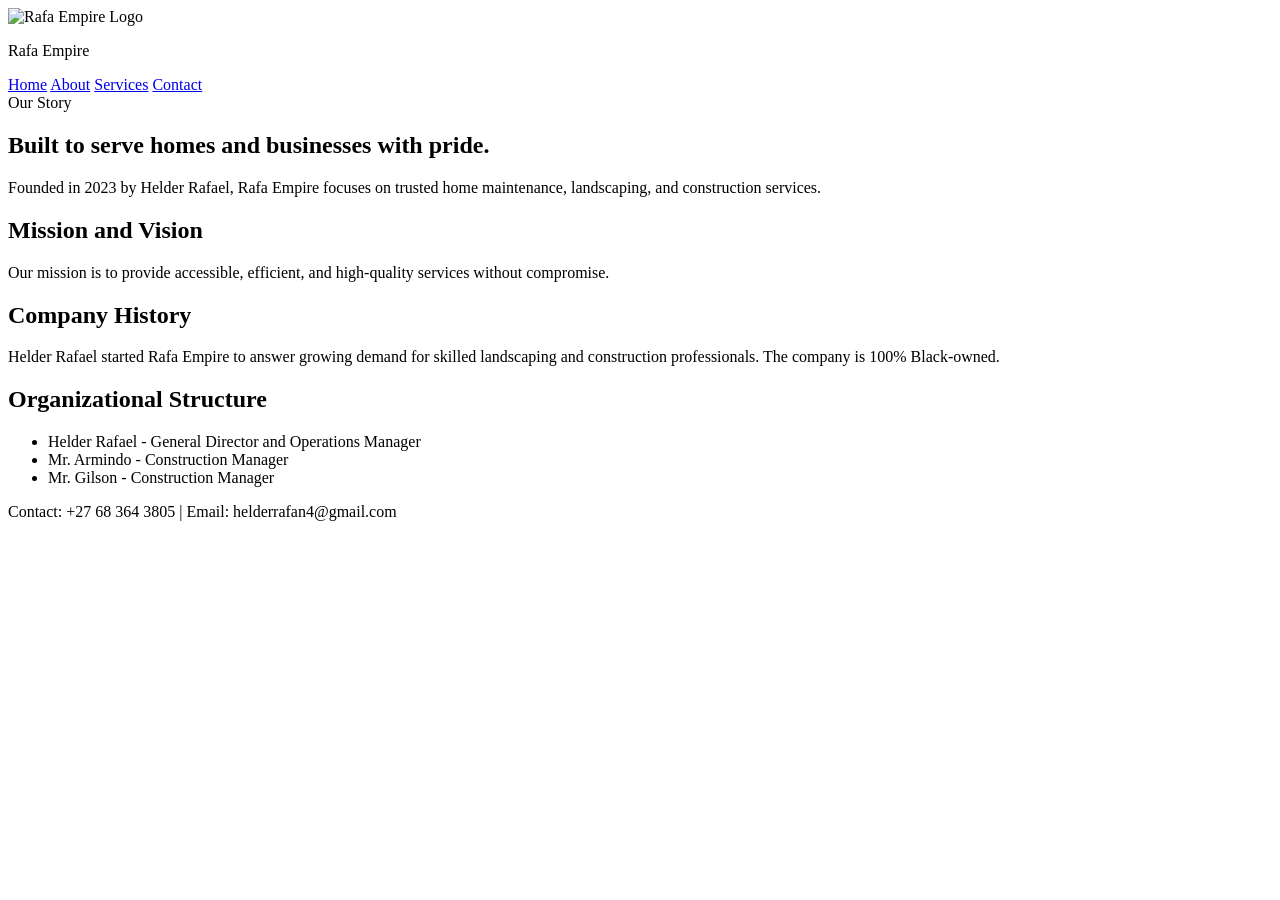
==== about.html @ c591a996 "Add files via upload" ====
﻿<!DOCTYPE html>
<html lang="en">
<head>
  <meta charset="UTF-8">
  <meta name="viewport" content="width=device-width, initial-scale=1.0">
  <title>Rafa Empire | About</title>
  <link rel="preconnect" href="https://fonts.googleapis.com">
  <link rel="preconnect" href="https://fonts.gstatic.com" crossorigin>
  <link href="https://fonts.googleapis.com/css2?family=IBM+Plex+Sans:wght@400;500;600;700&family=Sora:wght@500;600;700&display=swap" rel="stylesheet">
  <link rel="stylesheet" href="css/styles.css">
</head>
<body>
  <header class="site-header">
    <div class="container header-row">
      <div class="brand">
        <img src="images/logo.jpeg" alt="Rafa Empire Logo" class="logo">
        <p class="brand-text">Rafa Empire</p>
      </div>
      <nav class="site-nav">
        <a href="index.html">Home</a>
        <a href="about.html" class="active">About</a>
        <a href="services.html">Services</a>
        <a href="contact.html">Contact</a>
      </nav>
    </div>
  </header>

  <main>
    <div class="container page-wrap">
      <section class="panel">
        <span class="eyebrow">Our Story</span>
        <h1>Built to serve homes and businesses with pride.</h1>
        <p class="lead">Founded in 2023 by Helder Rafael, Rafa Empire focuses on trusted home maintenance, landscaping, and construction services.</p>
      </section>

      <section class="panel">
        <h2 class="section-title">Mission and Vision</h2>
        <p>Our mission is to provide accessible, efficient, and high-quality services without compromise.</p>
      </section>

      <section class="panel">
        <h2 class="section-title">Company History</h2>
        <p>Helder Rafael started Rafa Empire to answer growing demand for skilled landscaping and construction professionals. The company is 100% Black-owned.</p>
      </section>

      <section class="panel">
        <h2 class="section-title">Organizational Structure</h2>
        <ul class="clean-list">
          <li>Helder Rafael - General Director and Operations Manager</li>
          <li>Mr. Armindo - Construction Manager</li>
          <li>Mr. Gilson - Construction Manager</li>
        </ul>
      </section>
    </div>
  </main>

  <footer class="site-footer">
    <div class="container">
      <p>Contact: +27 68 364 3805 | Email: helderrafan4@gmail.com</p>
    </div>
  </footer>
</body>
</html>
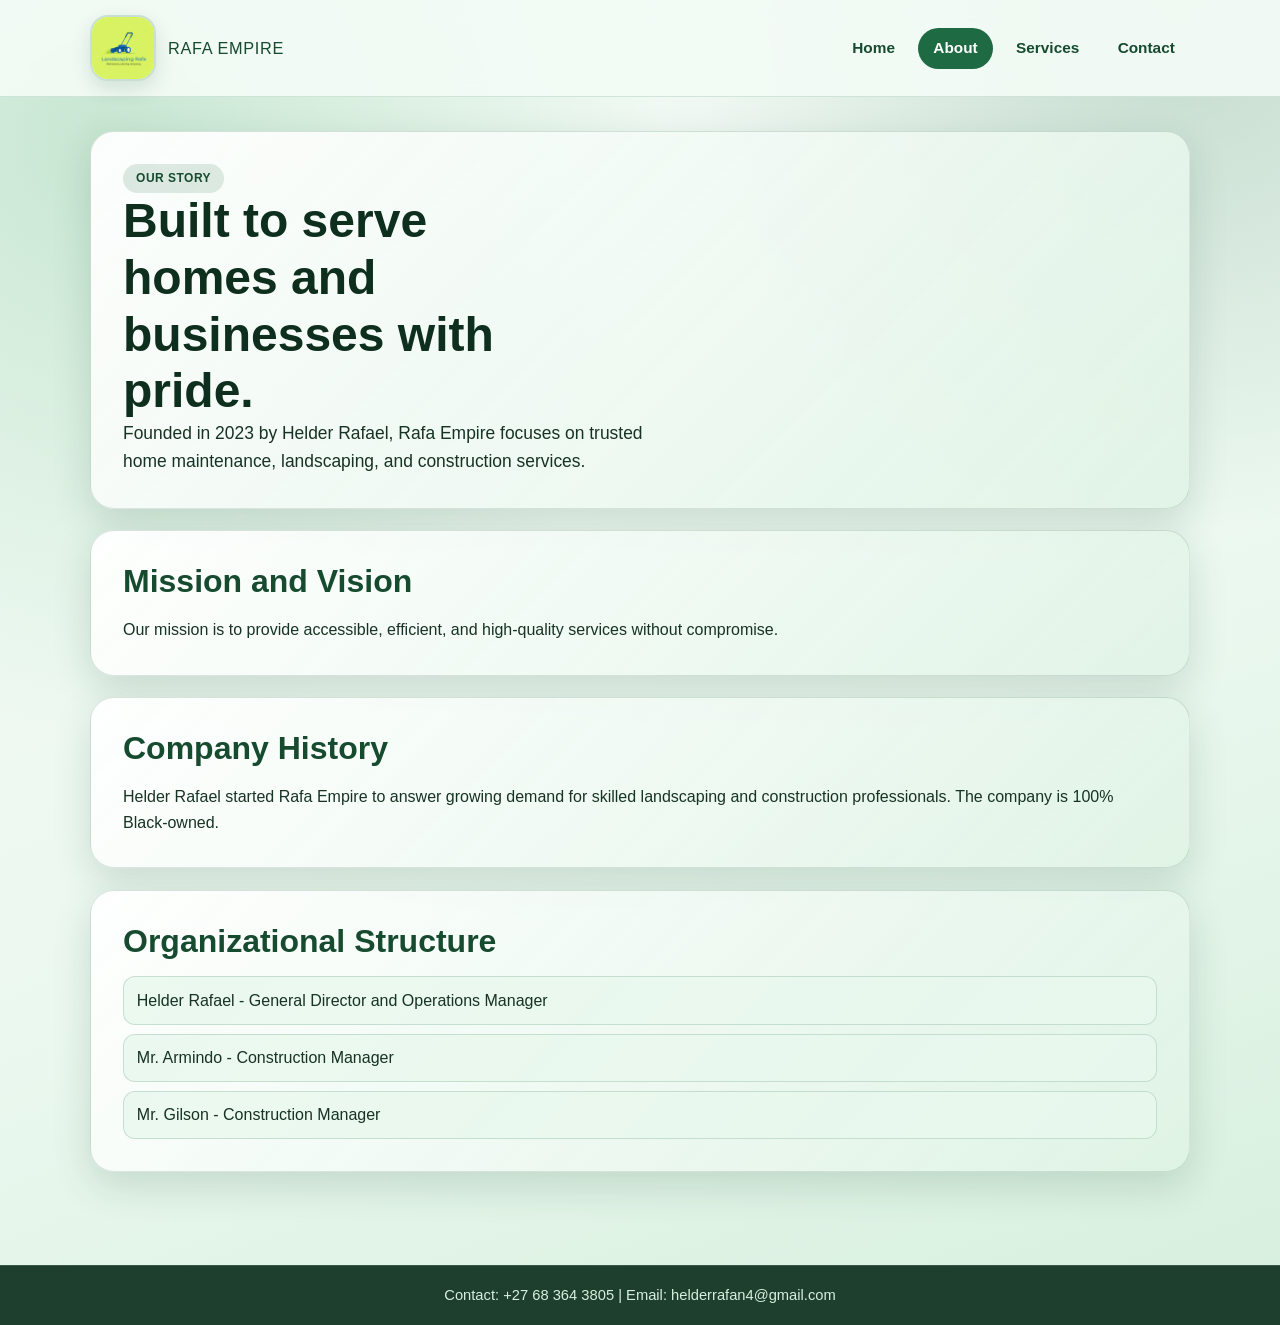
==== commit 0776d3bd: "Initial commit" ====
--- a/about.html
+++ b/about.html
@@ -60,4 +60,4 @@
     </div>
   </footer>
 </body>
-</html>
+</html>
--- a/css/styles.css
+++ b/css/styles.css
@@ -0,0 +1,358 @@
+﻿:root {
+  --green-950: #0f2f1e;
+  --green-900: #174b30;
+  --green-800: #1e6a42;
+  --green-700: #2a8452;
+  --green-500: #44aa68;
+  --green-200: #c9ebd3;
+  --green-100: #e8f7ec;
+  --ink: #173323;
+  --surface: #f4fbf6;
+  --white: #ffffff;
+  --shadow: 0 14px 38px rgba(23, 75, 48, 0.16);
+}
+
+* {
+  box-sizing: border-box;
+  margin: 0;
+  padding: 0;
+}
+
+body {
+  font-family: "IBM Plex Sans", "Segoe UI", sans-serif;
+  color: var(--ink);
+  background:
+    radial-gradient(circle at 8% 10%, rgba(68, 170, 104, 0.26), transparent 36%),
+    radial-gradient(circle at 92% 0, rgba(30, 106, 66, 0.22), transparent 30%),
+    linear-gradient(160deg, #f7fcf8 0%, #ebf8ef 58%, #d6efde 100%);
+  min-height: 100vh;
+  line-height: 1.6;
+}
+
+img {
+  max-width: 100%;
+  display: block;
+}
+
+a {
+  color: inherit;
+  text-decoration: none;
+}
+
+.container {
+  width: min(1100px, 92vw);
+  margin: 0 auto;
+}
+
+.site-header {
+  position: sticky;
+  top: 0;
+  z-index: 20;
+  background: rgba(244, 251, 246, 0.92);
+  border-bottom: 1px solid rgba(30, 106, 66, 0.16);
+  backdrop-filter: blur(12px);
+}
+
+.header-row {
+  display: flex;
+  align-items: center;
+  justify-content: space-between;
+  gap: 1rem;
+  padding: 0.95rem 0;
+}
+
+.brand {
+  display: flex;
+  align-items: center;
+  gap: 0.75rem;
+}
+
+.logo {
+  width: 66px;
+  height: 66px;
+  border-radius: 18px;
+  object-fit: cover;
+  border: 2px solid rgba(30, 106, 66, 0.18);
+  box-shadow: 0 8px 20px rgba(23, 75, 48, 0.14);
+}
+
+.brand-text {
+  font-family: "Sora", "Segoe UI", sans-serif;
+  font-size: 1.02rem;
+  letter-spacing: 0.04em;
+  text-transform: uppercase;
+  color: var(--green-900);
+}
+
+.site-nav {
+  display: flex;
+  align-items: center;
+  gap: 0.5rem;
+  flex-wrap: wrap;
+  justify-content: flex-end;
+}
+
+.site-nav a {
+  padding: 0.52rem 0.95rem;
+  border-radius: 999px;
+  font-weight: 600;
+  font-size: 0.96rem;
+  color: var(--green-900);
+  transition: transform 0.22s ease, background-color 0.22s ease, color 0.22s ease;
+}
+
+.site-nav a:hover,
+.site-nav a:focus-visible {
+  background: rgba(30, 106, 66, 0.12);
+  transform: translateY(-1px);
+}
+
+.site-nav a.active {
+  background: var(--green-800);
+  color: var(--white);
+}
+
+main {
+  padding: 2.1rem 0 3rem;
+}
+
+.hero-panel,
+.panel {
+  background: linear-gradient(135deg, rgba(255, 255, 255, 0.95), rgba(223, 243, 229, 0.86));
+  border: 1px solid rgba(23, 75, 48, 0.14);
+  border-radius: 24px;
+  box-shadow: var(--shadow);
+}
+
+.hero-panel {
+  padding: clamp(1.7rem, 3vw, 3rem);
+  display: grid;
+  gap: 1.2rem;
+  animation: rise-in 0.55s ease forwards;
+}
+
+.eyebrow {
+  display: inline-flex;
+  align-items: center;
+  width: fit-content;
+  padding: 0.32rem 0.82rem;
+  border-radius: 999px;
+  background: rgba(30, 106, 66, 0.14);
+  color: var(--green-900);
+  font-weight: 600;
+  letter-spacing: 0.04em;
+  text-transform: uppercase;
+  font-size: 0.75rem;
+}
+
+h1,
+h2,
+h3 {
+  font-family: "Sora", "Segoe UI", sans-serif;
+  line-height: 1.18;
+}
+
+h1 {
+  color: var(--green-950);
+  font-size: clamp(2rem, 5vw, 3rem);
+  max-width: 14ch;
+}
+
+.lead {
+  max-width: 58ch;
+  font-size: 1.09rem;
+}
+
+.btn {
+  width: fit-content;
+  display: inline-flex;
+  align-items: center;
+  justify-content: center;
+  padding: 0.82rem 1.35rem;
+  border-radius: 999px;
+  border: 0;
+  font-size: 0.96rem;
+  font-weight: 700;
+  cursor: pointer;
+  background: linear-gradient(135deg, var(--green-700), var(--green-900));
+  color: var(--white);
+  transition: transform 0.22s ease, box-shadow 0.22s ease;
+  box-shadow: 0 8px 20px rgba(23, 75, 48, 0.25);
+}
+
+.btn:hover,
+.btn:focus-visible {
+  transform: translateY(-2px);
+  box-shadow: 0 11px 24px rgba(23, 75, 48, 0.34);
+}
+
+.section {
+  margin-top: 2.2rem;
+}
+
+.section-title {
+  font-size: clamp(1.45rem, 3vw, 2rem);
+  color: var(--green-900);
+  margin-bottom: 1rem;
+}
+
+.feature-grid {
+  display: grid;
+  grid-template-columns: repeat(3, minmax(0, 1fr));
+  gap: 1rem;
+}
+
+.feature-card {
+  background: rgba(255, 255, 255, 0.88);
+  border: 1px solid rgba(23, 75, 48, 0.12);
+  border-radius: 16px;
+  padding: 1rem;
+  min-height: 150px;
+  animation: rise-in 0.55s ease forwards;
+}
+
+.feature-card h3 {
+  font-size: 1.08rem;
+  color: var(--green-900);
+  margin-bottom: 0.45rem;
+}
+
+.page-wrap {
+  display: grid;
+  gap: 1.35rem;
+}
+
+.panel {
+  padding: clamp(1.2rem, 2.5vw, 2rem);
+  animation: rise-in 0.55s ease forwards;
+}
+
+.panel p + p,
+.panel h3 + p,
+.panel ul + h3,
+.panel h3 + ul,
+.panel p + ul,
+.panel ul + p {
+  margin-top: 0.75rem;
+}
+
+.panel h3 {
+  margin-top: 0.95rem;
+  font-size: 1.15rem;
+  color: var(--green-900);
+}
+
+.clean-list {
+  list-style: none;
+  margin-top: 0.75rem;
+  display: grid;
+  gap: 0.55rem;
+}
+
+.clean-list li {
+  background: rgba(233, 248, 237, 0.84);
+  border: 1px solid rgba(30, 106, 66, 0.18);
+  border-radius: 12px;
+  padding: 0.65rem 0.8rem;
+}
+
+.contact-layout {
+  display: grid;
+  grid-template-columns: 1.2fr 1fr;
+  gap: 1rem;
+}
+
+.form {
+  display: grid;
+  gap: 0.75rem;
+}
+
+.form label {
+  font-weight: 600;
+  color: var(--green-900);
+}
+
+.form input,
+.form textarea {
+  width: 100%;
+  border: 1px solid rgba(30, 106, 66, 0.28);
+  background: rgba(255, 255, 255, 0.93);
+  border-radius: 12px;
+  padding: 0.78rem 0.86rem;
+  font: inherit;
+}
+
+.form textarea {
+  min-height: 130px;
+  resize: vertical;
+}
+
+.form input:focus,
+.form textarea:focus {
+  outline: 2px solid rgba(30, 106, 66, 0.34);
+  border-color: var(--green-700);
+}
+
+.contact-info {
+  background: linear-gradient(170deg, rgba(30, 106, 66, 0.9), rgba(23, 75, 48, 0.96));
+  color: var(--white);
+  border-radius: 16px;
+  padding: 1rem;
+}
+
+.contact-info h3 {
+  font-size: 1.1rem;
+  margin-bottom: 0.65rem;
+}
+
+.contact-info p + p {
+  margin-top: 0.4rem;
+}
+
+.site-footer {
+  margin-top: 2.8rem;
+  background: rgba(19, 53, 35, 0.94);
+  color: #d7efdf;
+  border-top: 1px solid rgba(255, 255, 255, 0.12);
+}
+
+.site-footer .container {
+  padding: 1.1rem 0;
+  text-align: center;
+  font-size: 0.92rem;
+}
+
+@keyframes rise-in {
+  from {
+    opacity: 0;
+    transform: translateY(14px);
+  }
+
+  to {
+    opacity: 1;
+    transform: translateY(0);
+  }
+}
+
+@media (max-width: 900px) {
+  .feature-grid,
+  .contact-layout {
+    grid-template-columns: 1fr;
+  }
+}
+
+@media (max-width: 640px) {
+  .header-row {
+    align-items: flex-start;
+    flex-direction: column;
+  }
+
+  .brand-text {
+    font-size: 0.94rem;
+  }
+
+  .site-nav {
+    width: 100%;
+    justify-content: flex-start;
+  }
+}
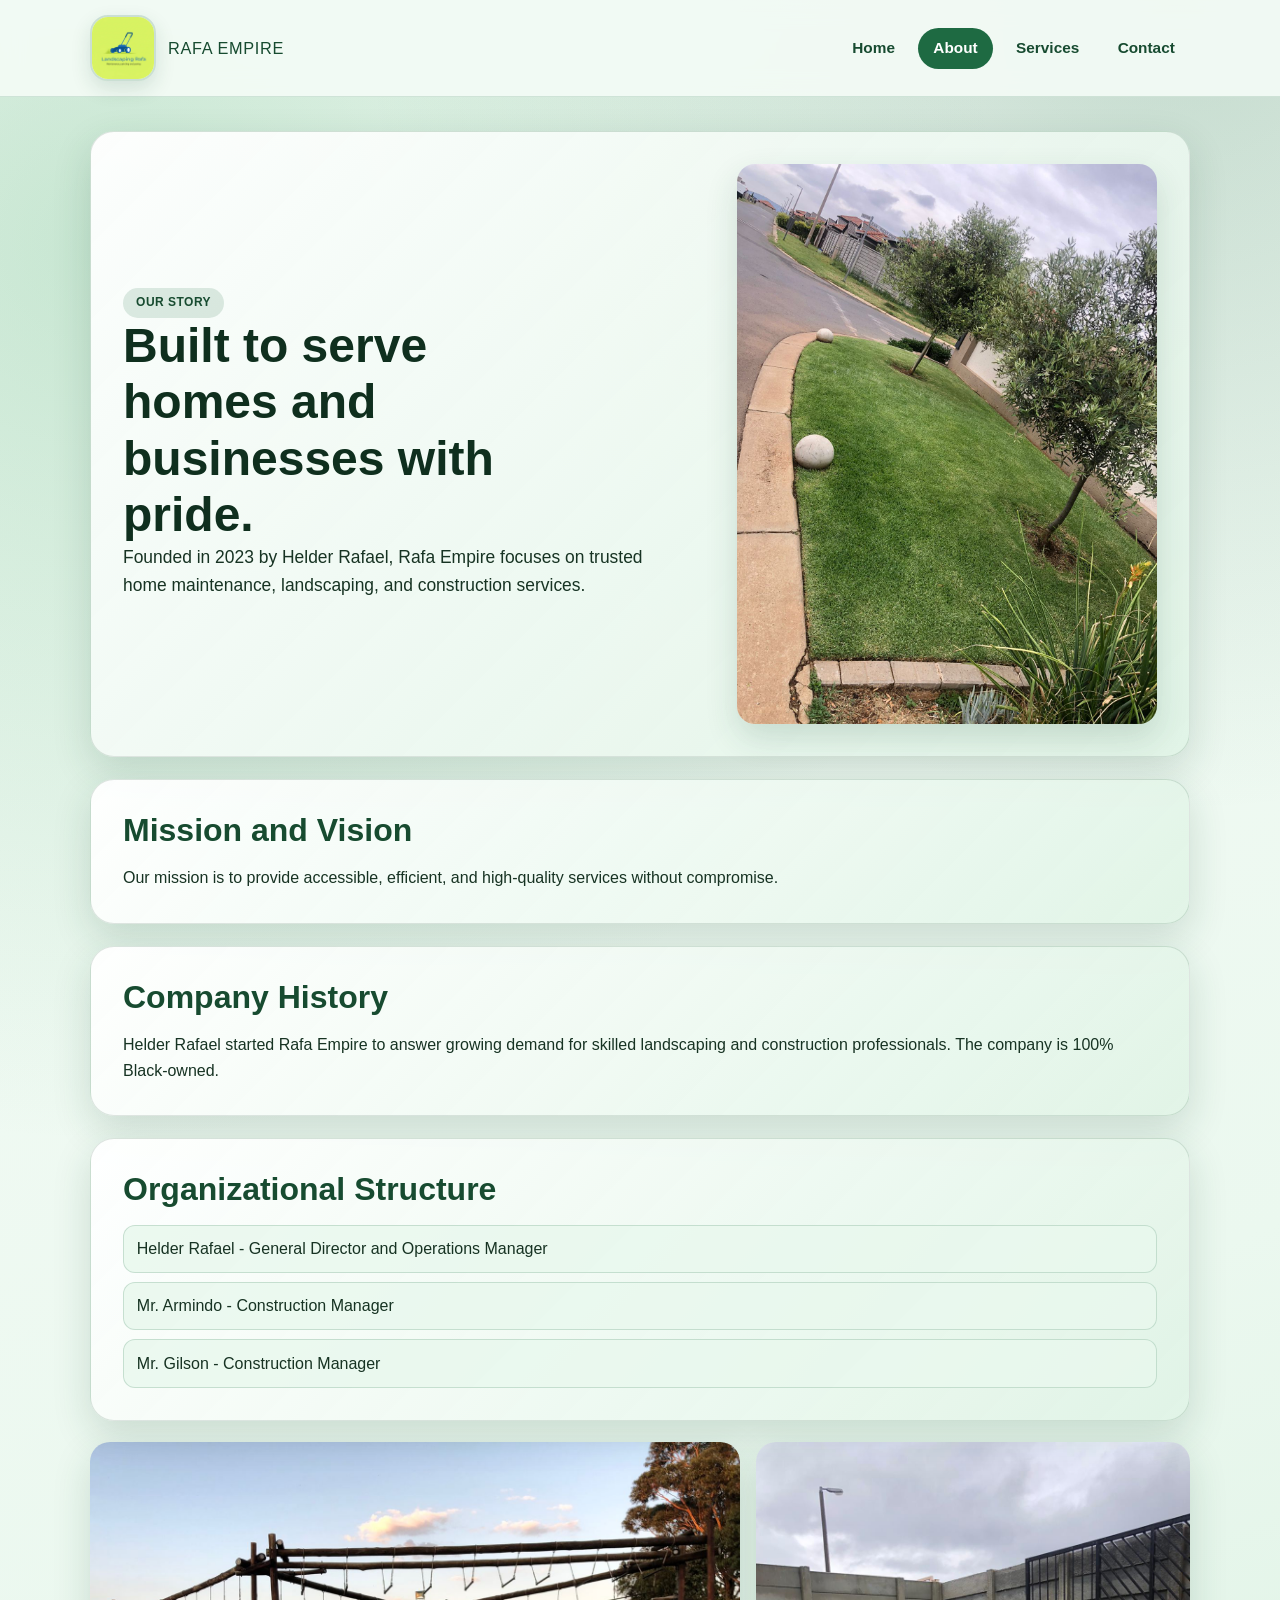
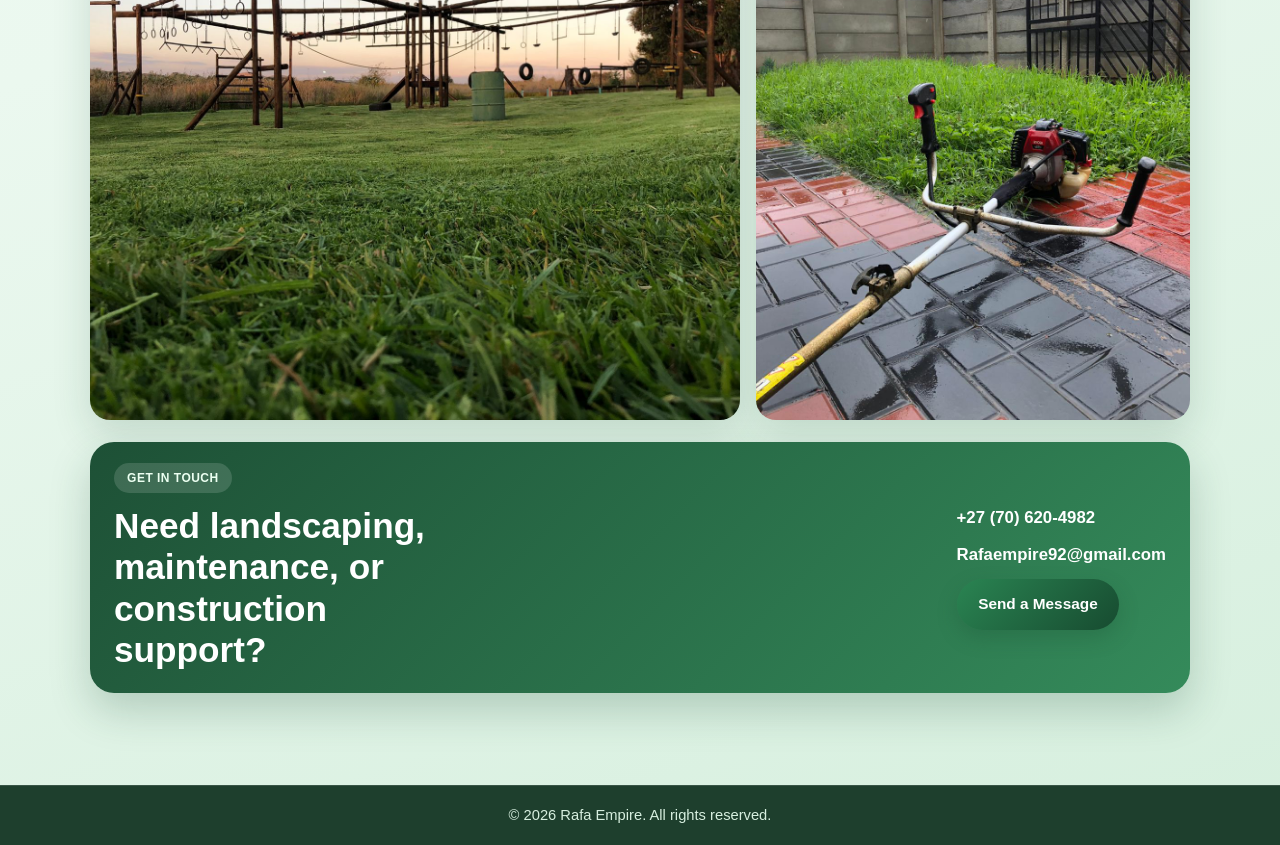
==== commit 77698ed8: "Update site content and add project imagery" ====
--- a/about.html
+++ b/about.html
@@ -27,10 +27,13 @@
 
   <main>
     <div class="container page-wrap">
-      <section class="panel">
-        <span class="eyebrow">Our Story</span>
-        <h1>Built to serve homes and businesses with pride.</h1>
-        <p class="lead">Founded in 2023 by Helder Rafael, Rafa Empire focuses on trusted home maintenance, landscaping, and construction services.</p>
+      <section class="panel story-panel">
+        <div>
+          <span class="eyebrow">Our Story</span>
+          <h1>Built to serve homes and businesses with pride.</h1>
+          <p class="lead">Founded in 2023 by Helder Rafael, Rafa Empire focuses on trusted home maintenance, landscaping, and construction services.</p>
+        </div>
+        <img src="images/landscape-street-edge.jpeg" alt="Street-facing lawn maintained by Rafa Empire">
       </section>
 
       <section class="panel">
@@ -51,12 +54,29 @@
           <li>Mr. Gilson - Construction Manager</li>
         </ul>
       </section>
+
+      <section class="photo-band">
+        <img src="images/landscape-estate-lawn.jpeg" alt="Large grassed landscape project at sunset">
+        <img src="images/garden-maintenance-tools.jpeg" alt="Garden maintenance equipment on a paved patio">
+      </section>
+
+      <section class="contact-banner">
+        <div>
+          <span class="eyebrow">Get in Touch</span>
+          <h2>Need landscaping, maintenance, or construction support?</h2>
+        </div>
+        <div class="contact-banner-details">
+          <a href="tel:+27706204982">+27 (70) 620-4982</a>
+          <a href="mailto:Rafaempire92@gmail.com">Rafaempire92@gmail.com</a>
+          <a href="contact.html" class="btn">Send a Message</a>
+        </div>
+      </section>
     </div>
   </main>
 
   <footer class="site-footer">
     <div class="container">
-      <p>Contact: +27 68 364 3805 | Email: helderrafan4@gmail.com</p>
+      <p>&copy; 2026 Rafa Empire. All rights reserved.</p>
     </div>
   </footer>
 </body>
--- a/css/styles.css
+++ b/css/styles.css
@@ -127,8 +127,58 @@
 .hero-panel {
   padding: clamp(1.7rem, 3vw, 3rem);
   display: grid;
+  grid-template-columns: minmax(0, 1.1fr) minmax(300px, 0.9fr);
+  align-items: center;
   gap: 1.2rem;
   animation: rise-in 0.55s ease forwards;
+}
+
+.hero-copy {
+  display: grid;
+  gap: 1.2rem;
+}
+
+.hero-visual {
+  position: relative;
+}
+
+.hero-visual img,
+.showcase-card img,
+.story-panel img,
+.photo-band img,
+.service-media-grid img,
+.mini-gallery-card img {
+  width: 100%;
+  height: 100%;
+  object-fit: cover;
+}
+
+.hero-visual img {
+  min-height: 360px;
+  border-radius: 22px;
+  box-shadow: 0 18px 38px rgba(23, 75, 48, 0.2);
+}
+
+.hero-badge {
+  position: absolute;
+  left: 1rem;
+  bottom: 1rem;
+  max-width: 250px;
+  display: grid;
+  gap: 0.25rem;
+  background: rgba(255, 255, 255, 0.9);
+  border: 1px solid rgba(23, 75, 48, 0.12);
+  border-radius: 18px;
+  padding: 0.9rem 1rem;
+  backdrop-filter: blur(8px);
+}
+
+.hero-badge strong {
+  color: var(--green-950);
+}
+
+.hero-badge span {
+  font-size: 0.92rem;
 }
 
 .eyebrow {
@@ -217,6 +267,34 @@
   margin-bottom: 0.45rem;
 }
 
+.showcase-grid {
+  display: grid;
+  grid-template-columns: repeat(3, minmax(0, 1fr));
+  gap: 1rem;
+}
+
+.showcase-card,
+.mini-gallery-card {
+  overflow: hidden;
+  background: rgba(255, 255, 255, 0.9);
+  border: 1px solid rgba(23, 75, 48, 0.12);
+  border-radius: 18px;
+  box-shadow: var(--shadow);
+}
+
+.showcase-card img {
+  aspect-ratio: 4 / 3;
+}
+
+.showcase-copy {
+  padding: 1rem;
+}
+
+.showcase-copy h3 {
+  color: var(--green-900);
+  margin-bottom: 0.35rem;
+}
+
 .page-wrap {
   display: grid;
   gap: 1.35rem;
@@ -242,6 +320,31 @@
   color: var(--green-900);
 }
 
+.story-panel {
+  display: grid;
+  grid-template-columns: minmax(0, 1fr) minmax(260px, 420px);
+  gap: 1rem;
+  align-items: center;
+}
+
+.story-panel img {
+  border-radius: 18px;
+  min-height: 280px;
+  box-shadow: 0 14px 32px rgba(23, 75, 48, 0.16);
+}
+
+.photo-band {
+  display: grid;
+  grid-template-columns: 1.2fr 0.8fr;
+  gap: 1rem;
+}
+
+.photo-band img {
+  min-height: 240px;
+  border-radius: 20px;
+  box-shadow: var(--shadow);
+}
+
 .clean-list {
   list-style: none;
   margin-top: 0.75rem;
@@ -256,6 +359,36 @@
   padding: 0.65rem 0.8rem;
 }
 
+.service-media-grid {
+  display: grid;
+  grid-template-columns: minmax(0, 1fr) minmax(260px, 360px);
+  gap: 1rem;
+  align-items: start;
+}
+
+.service-media-grid img {
+  min-height: 250px;
+  border-radius: 18px;
+  box-shadow: 0 14px 28px rgba(23, 75, 48, 0.16);
+}
+
+.service-gallery {
+  display: grid;
+  grid-template-columns: repeat(3, minmax(0, 1fr));
+  gap: 1rem;
+  margin-bottom: 1rem;
+}
+
+.mini-gallery-card img {
+  aspect-ratio: 4 / 3;
+}
+
+.mini-gallery-card p {
+  padding: 0.8rem 0.9rem 0.95rem;
+  font-weight: 600;
+  color: var(--green-900);
+}
+
 .contact-layout {
   display: grid;
   grid-template-columns: 1.2fr 1fr;
@@ -265,6 +398,18 @@
 .form {
   display: grid;
   gap: 0.75rem;
+}
+
+.sr-only {
+  position: absolute;
+  width: 1px;
+  height: 1px;
+  padding: 0;
+  margin: -1px;
+  overflow: hidden;
+  clip: rect(0, 0, 0, 0);
+  white-space: nowrap;
+  border: 0;
 }
 
 .form label {
@@ -287,6 +432,20 @@
   resize: vertical;
 }
 
+.form-status {
+  min-height: 1.35rem;
+  font-weight: 600;
+  font-size: 0.94rem;
+}
+
+.form-status.success {
+  color: #17603c;
+}
+
+.form-status.error {
+  color: #8a1c1c;
+}
+
 .form input:focus,
 .form textarea:focus {
   outline: 2px solid rgba(30, 106, 66, 0.34);
@@ -300,6 +459,16 @@
   padding: 1rem;
 }
 
+.contact-photo {
+  width: 100%;
+  height: auto;
+  display: block;
+  aspect-ratio: 4 / 3;
+  border-radius: 14px;
+  margin-bottom: 1rem;
+  object-fit: cover;
+}
+
 .contact-info h3 {
   font-size: 1.1rem;
   margin-bottom: 0.65rem;
@@ -307,6 +476,41 @@
 
 .contact-info p + p {
   margin-top: 0.4rem;
+}
+
+.contact-banner {
+  display: grid;
+  grid-template-columns: minmax(0, 1fr) auto;
+  gap: 1rem;
+  align-items: center;
+  padding: 1.35rem 1.5rem;
+  background: linear-gradient(135deg, rgba(23, 75, 48, 0.97), rgba(42, 132, 82, 0.94));
+  color: var(--white);
+  border-radius: 24px;
+  box-shadow: 0 18px 40px rgba(23, 75, 48, 0.22);
+}
+
+.contact-banner h2 {
+  max-width: 18ch;
+  font-size: clamp(1.55rem, 3vw, 2.2rem);
+}
+
+.contact-banner .eyebrow {
+  background: rgba(255, 255, 255, 0.14);
+  color: #ecfff1;
+  margin-bottom: 0.75rem;
+}
+
+.contact-banner-details {
+  display: grid;
+  gap: 0.65rem;
+  justify-items: start;
+}
+
+.contact-banner-details a:not(.btn) {
+  font-size: 1.05rem;
+  font-weight: 700;
+  color: var(--white);
 }
 
 .site-footer {
@@ -336,8 +540,19 @@
 
 @media (max-width: 900px) {
   .feature-grid,
-  .contact-layout {
+  .contact-layout,
+  .showcase-grid,
+  .service-gallery,
+  .hero-panel,
+  .story-panel,
+  .photo-band,
+  .service-media-grid,
+  .contact-banner {
     grid-template-columns: 1fr;
+  }
+
+  .hero-visual img {
+    min-height: 280px;
   }
 }
 
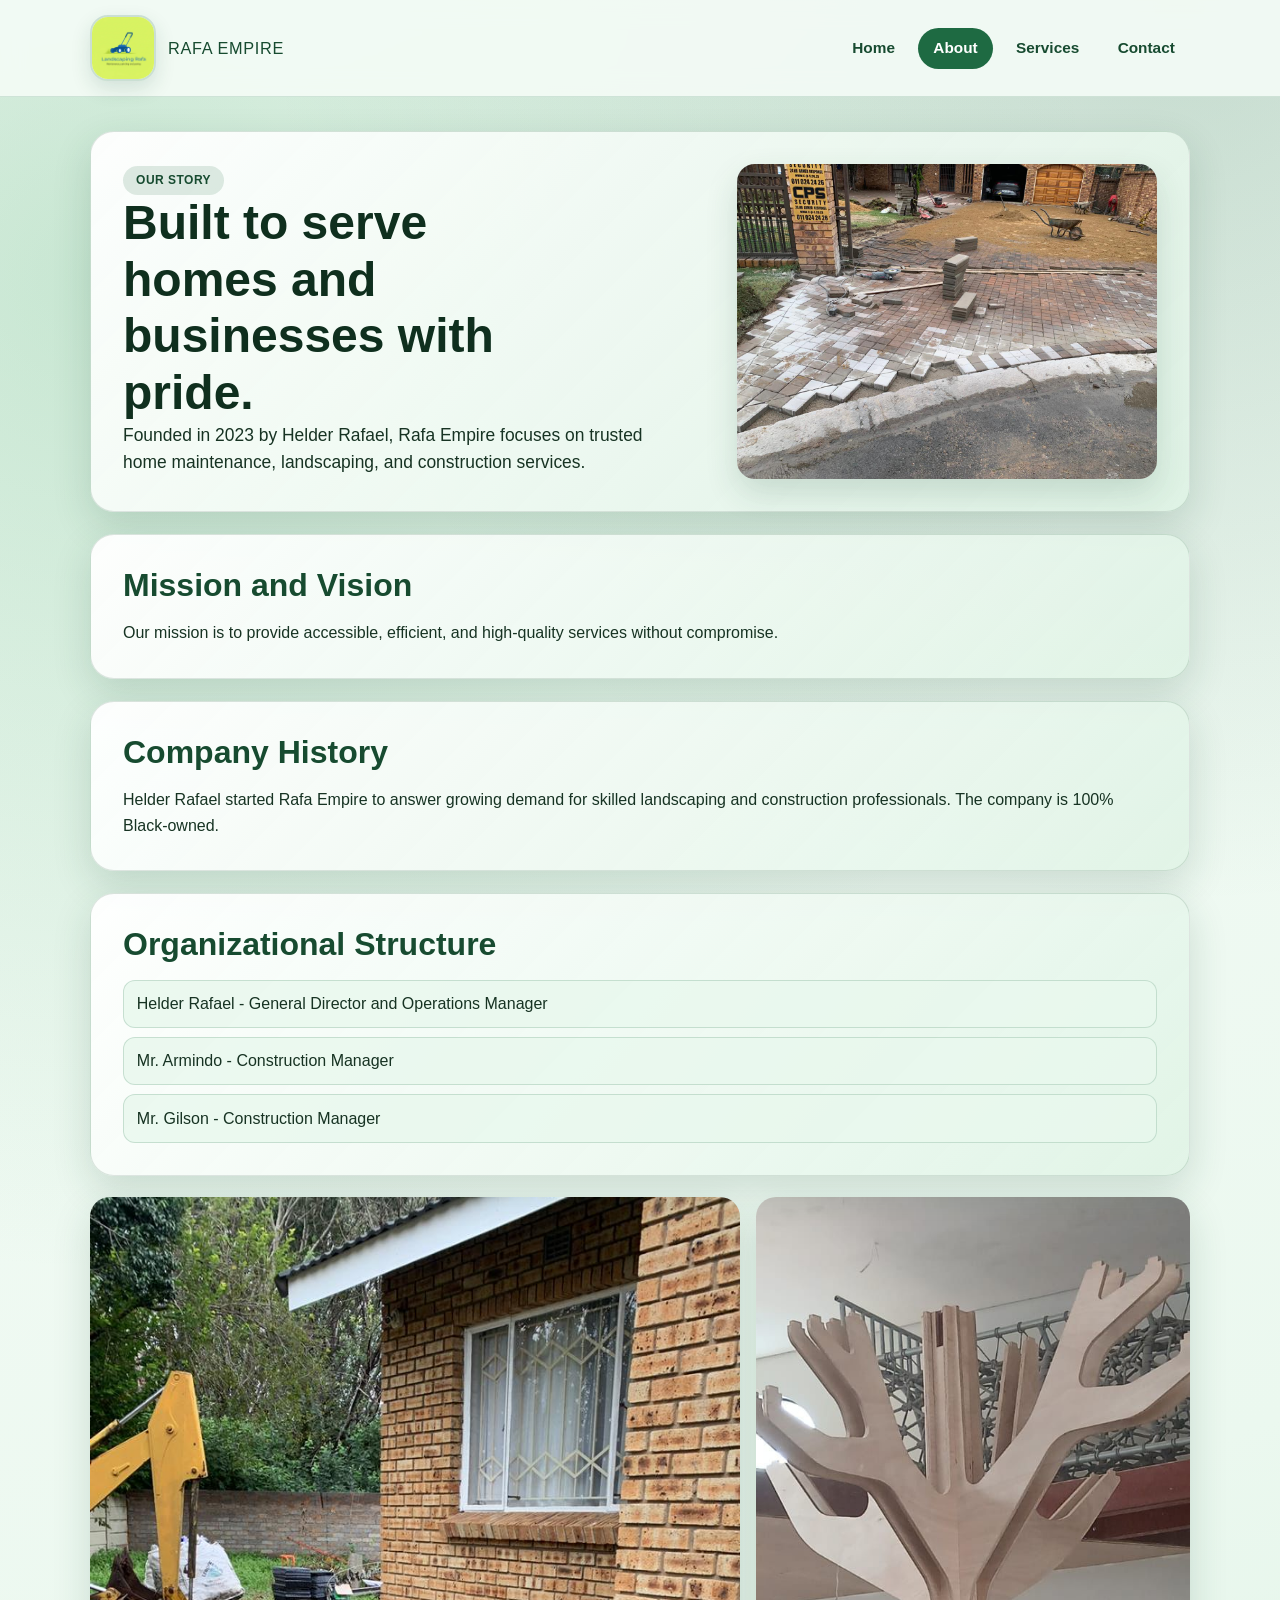
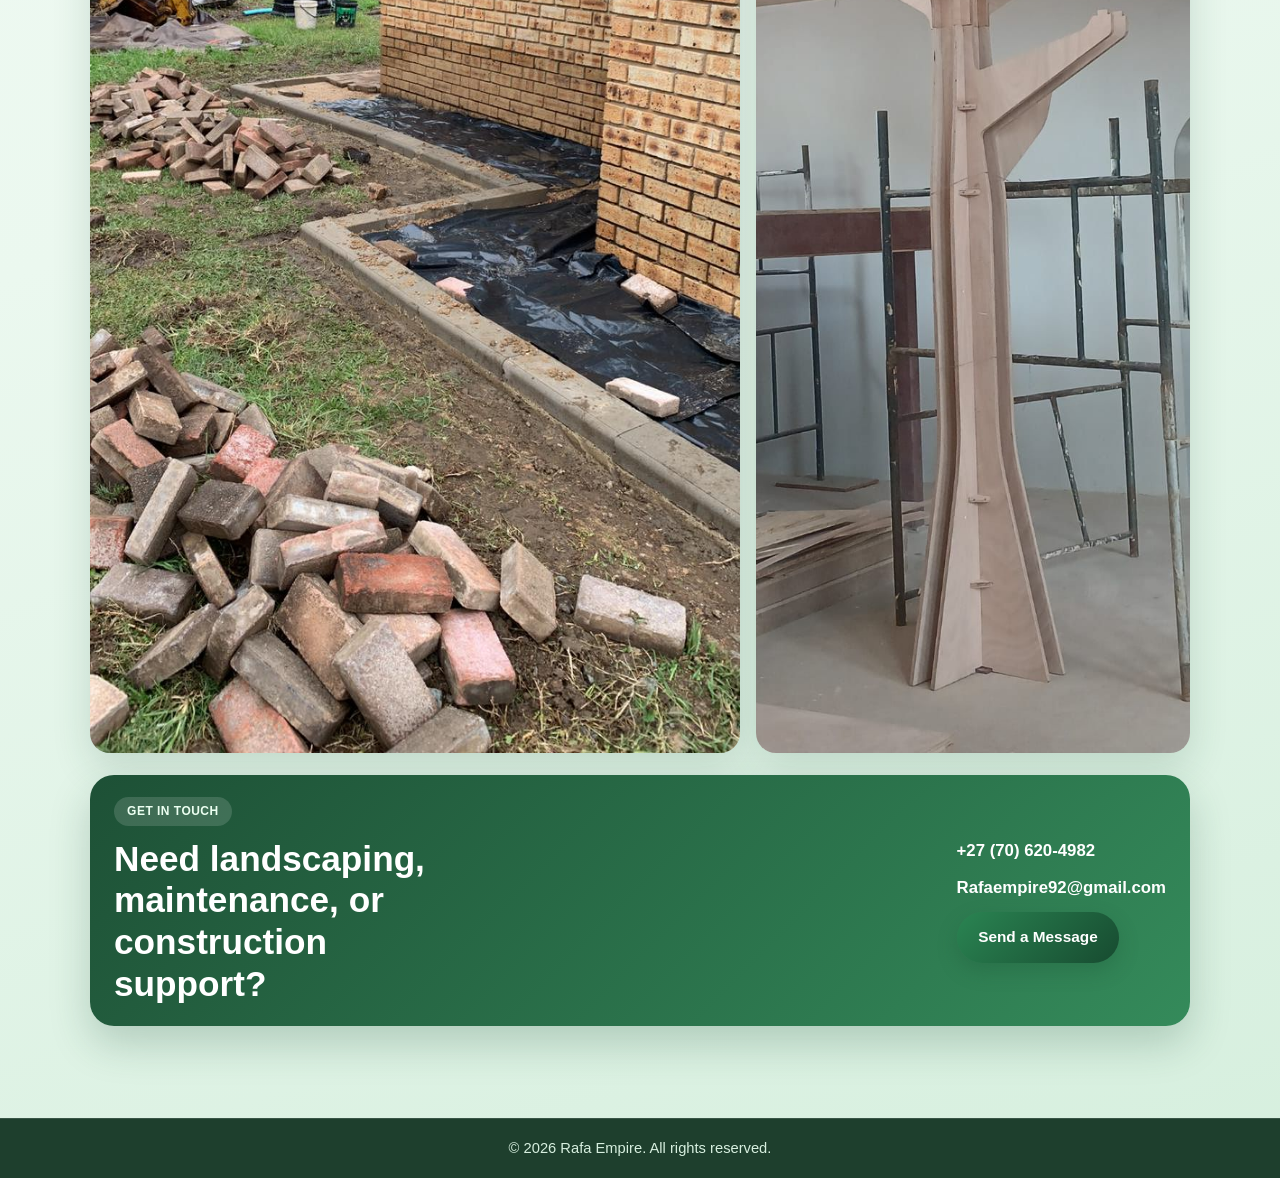
==== commit 9eb404e6: "Add project photos to website" ====
--- a/about.html
+++ b/about.html
@@ -33,7 +33,7 @@
           <h1>Built to serve homes and businesses with pride.</h1>
           <p class="lead">Founded in 2023 by Helder Rafael, Rafa Empire focuses on trusted home maintenance, landscaping, and construction services.</p>
         </div>
-        <img src="images/landscape-street-edge.jpeg" alt="Street-facing lawn maintained by Rafa Empire">
+        <img src="images/driveway-paving-progress.jpeg" alt="Driveway paving work in progress at a residential property">
       </section>
 
       <section class="panel">
@@ -56,8 +56,8 @@
       </section>
 
       <section class="photo-band">
-        <img src="images/landscape-estate-lawn.jpeg" alt="Large grassed landscape project at sunset">
-        <img src="images/garden-maintenance-tools.jpeg" alt="Garden maintenance equipment on a paved patio">
+        <img src="images/paving-prep-brick-house.jpeg" alt="Paving preparation work beside a brick home">
+        <img src="images/custom-wood-tree-feature.jpeg" alt="Custom wooden tree feature under construction indoors">
       </section>
 
       <section class="contact-banner">
